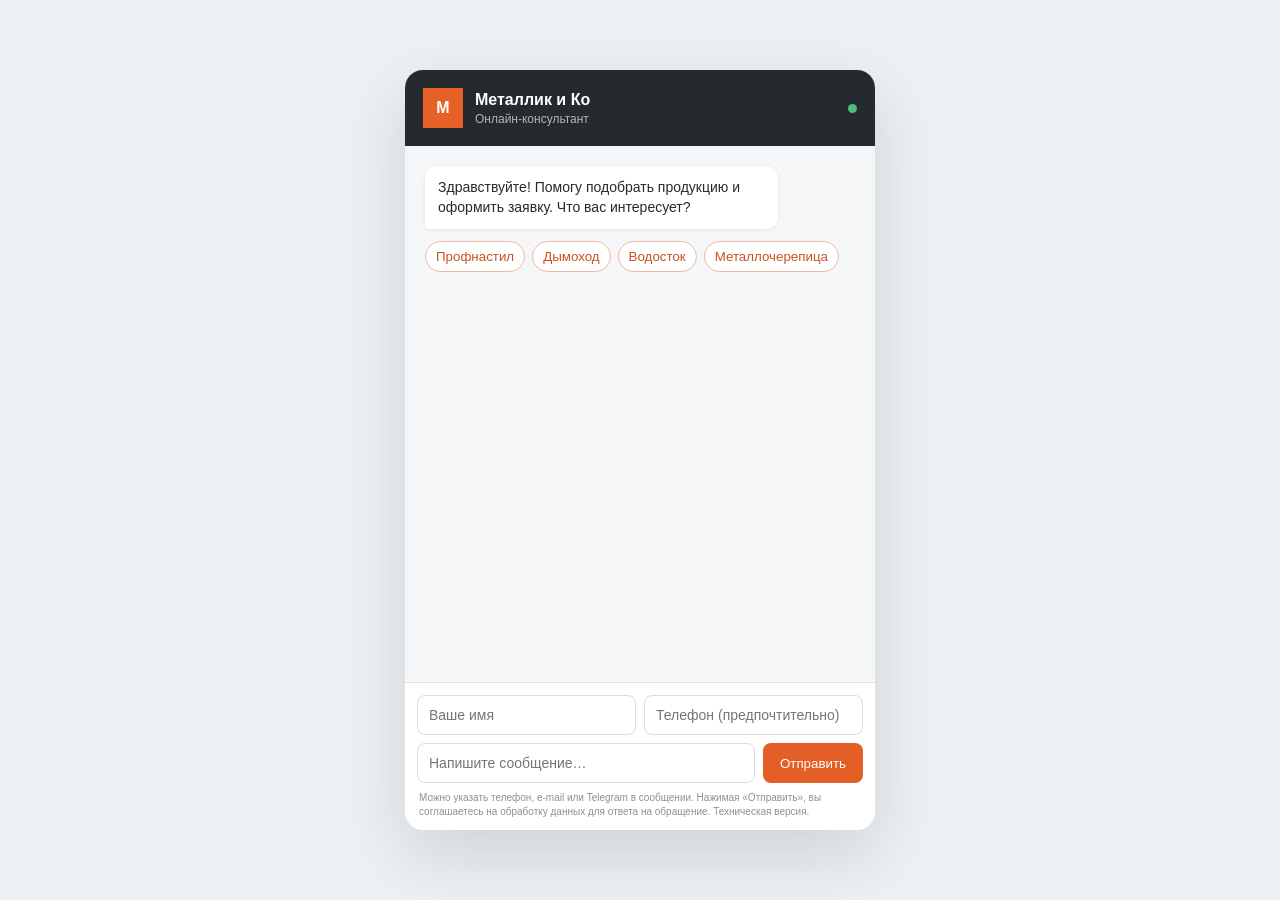
==== deploy/technical/public/index.html @ 5341ddaa "Add technical bot server, CRM admin panel, and integrations Standalone Node.js server for the public" ====
<!doctype html><html lang="ru"><head><meta charset="utf-8"><meta name="viewport" content="width=device-width,initial-scale=1"><title>Металлик и Ко — онлайн-консультант</title><style>
*{box-sizing:border-box}body{margin:0;font-family:Arial,sans-serif;background:#eef1f3;color:#252a2e}.shell{min-height:100vh;display:grid;place-items:center;padding:20px}.chat{width:min(100%,470px);height:min(760px,calc(100vh - 40px));display:flex;flex-direction:column;overflow:hidden;border-radius:18px;background:#fff;box-shadow:0 24px 70px #17202726}.head{display:flex;align-items:center;gap:12px;padding:18px;color:#fff;background:#252a2e}.logo{display:grid;place-items:center;width:40px;height:40px;font-weight:900;background:#e76126}.head strong,.head span{display:block}.head span{margin-top:3px;color:#aeb8be;font-size:12px}.online{margin-left:auto;width:9px;height:9px;border-radius:50%;background:#50bd7a}.messages{flex:1;overflow:auto;padding:20px;background:#f5f6f7}.msg{max-width:82%;margin:0 0 12px;padding:11px 13px;border-radius:12px 12px 12px 3px;background:#fff;box-shadow:0 1px 4px #18202510;font-size:14px;line-height:1.45}.mine{margin-left:auto;border-radius:12px 12px 3px 12px;color:#fff;background:#e35f25}.quick{display:flex;gap:7px;flex-wrap:wrap;margin:5px 0 15px}.quick button{border:1px solid #edb99f;border-radius:18px;padding:7px 10px;color:#c95220;background:#fff;cursor:pointer}.form{padding:12px;border-top:1px solid #e1e4e6}.contact{display:grid;grid-template-columns:1fr 1fr;gap:8px;margin-bottom:8px}input{width:100%;border:1px solid #d9dde0;border-radius:8px;padding:11px;font-size:14px}.send{display:grid;grid-template-columns:1fr auto;gap:8px}.send button{border:0;border-radius:8px;padding:0 17px;color:#fff;background:#e35f25;cursor:pointer}.legal{margin:8px 2px 0;color:#8a9195;font-size:10px;line-height:1.35}@media(max-width:500px){.shell{padding:0}.chat{height:100vh;border-radius:0}.contact{grid-template-columns:1fr}}
</style></head><body><main class="shell"><section class="chat"><header class="head"><div class="logo">М</div><div><strong>Металлик и Ко</strong><span>Онлайн-консультант</span></div><i class="online"></i></header><div class="messages" id="messages"><div class="msg">Здравствуйте! Помогу подобрать продукцию и оформить заявку. Что вас интересует?</div><div class="quick"><button>Профнастил</button><button>Дымоход</button><button>Водосток</button><button>Металлочерепица</button></div></div><form class="form" id="form"><div class="contact"><input id="name" autocomplete="name" placeholder="Ваше имя"><input id="contact" autocomplete="tel" placeholder="Телефон (предпочтительно)"></div><div class="send"><input id="message" required maxlength="2000" placeholder="Напишите сообщение…"><button>Отправить</button></div><p class="legal">Можно указать телефон, e-mail или Telegram в сообщении. Нажимая «Отправить», вы соглашаетесь на обработку данных для ответа на обращение. Техническая версия.</p></form></section></main><script>
const form=document.querySelector('#form'),messages=document.querySelector('#messages'),input=document.querySelector('#message');const sessionId=localStorage.metallikSessionId||(localStorage.metallikSessionId=(crypto.randomUUID?crypto.randomUUID():Date.now()+'-'+Math.random()));document.querySelectorAll('.quick button').forEach(b=>b.onclick=()=>{input.value=b.textContent;input.focus()});const add=(text,mine=false)=>{const el=document.createElement('div');el.className='msg'+(mine?' mine':'');el.textContent=text;messages.append(el);messages.scrollTop=messages.scrollHeight};form.onsubmit=async e=>{e.preventDefault();const message=input.value.trim();if(!message)return;add(message,true);input.value='';try{const r=await fetch('/api/message',{method:'POST',headers:{'content-type':'application/json'},body:JSON.stringify({sessionId,name:document.querySelector('#name').value,contact:document.querySelector('#contact').value,message})});const data=await r.json();add(data.reply||'Обращение принято.')}catch{add('Не удалось отправить сообщение. Попробуйте ещё раз.')};};
</script></body></html>
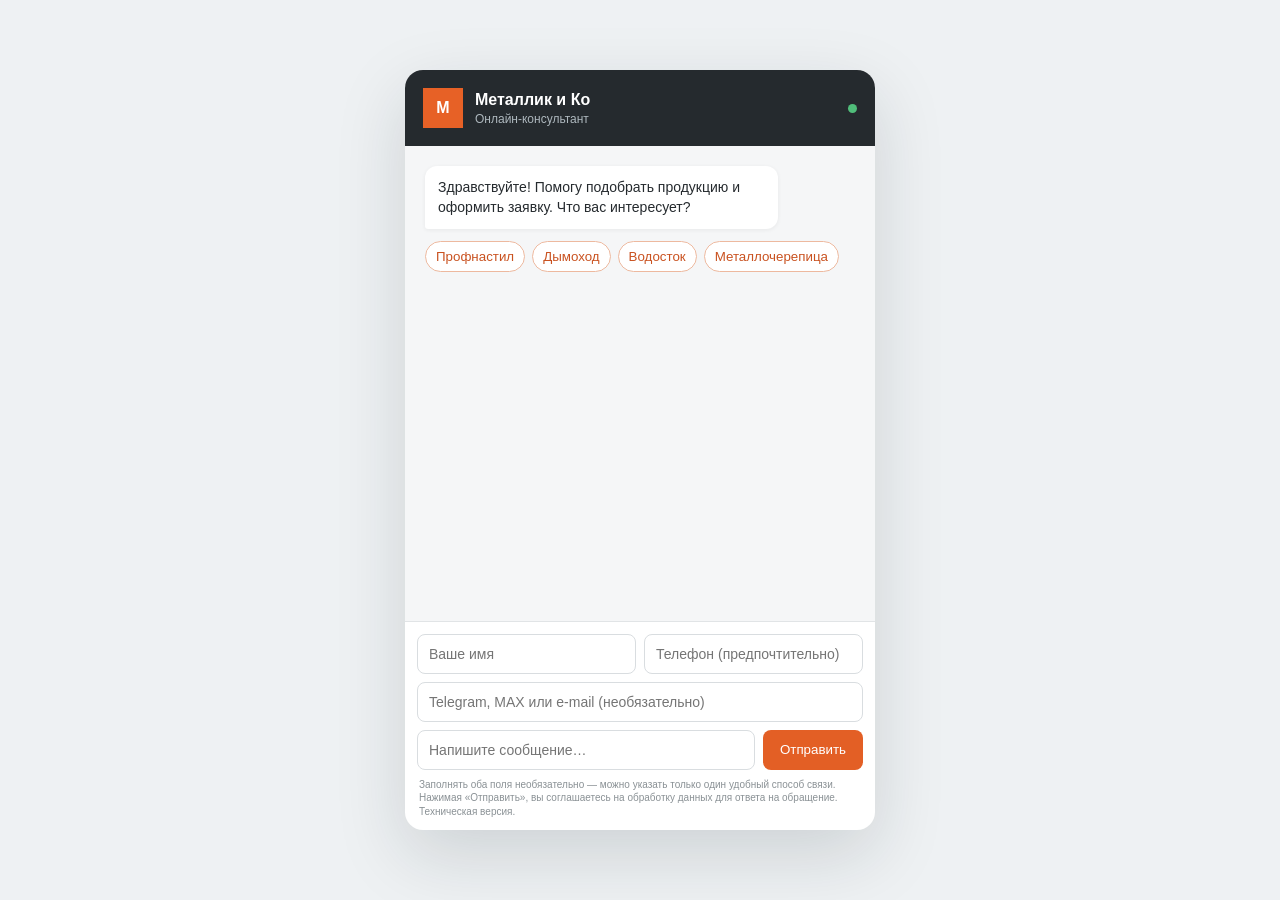
==== commit a570b0ce: "Add client-details editing in the CRM and an extra contact field on the widget CRM: clients added wi" ====
--- a/deploy/technical/public/index.html
+++ b/deploy/technical/public/index.html
@@ -1,5 +1,5 @@
 <!doctype html><html lang="ru"><head><meta charset="utf-8"><meta name="viewport" content="width=device-width,initial-scale=1"><title>Металлик и Ко — онлайн-консультант</title><style>
-*{box-sizing:border-box}body{margin:0;font-family:Arial,sans-serif;background:#eef1f3;color:#252a2e}.shell{min-height:100vh;display:grid;place-items:center;padding:20px}.chat{width:min(100%,470px);height:min(760px,calc(100vh - 40px));display:flex;flex-direction:column;overflow:hidden;border-radius:18px;background:#fff;box-shadow:0 24px 70px #17202726}.head{display:flex;align-items:center;gap:12px;padding:18px;color:#fff;background:#252a2e}.logo{display:grid;place-items:center;width:40px;height:40px;font-weight:900;background:#e76126}.head strong,.head span{display:block}.head span{margin-top:3px;color:#aeb8be;font-size:12px}.online{margin-left:auto;width:9px;height:9px;border-radius:50%;background:#50bd7a}.messages{flex:1;overflow:auto;padding:20px;background:#f5f6f7}.msg{max-width:82%;margin:0 0 12px;padding:11px 13px;border-radius:12px 12px 12px 3px;background:#fff;box-shadow:0 1px 4px #18202510;font-size:14px;line-height:1.45}.mine{margin-left:auto;border-radius:12px 12px 3px 12px;color:#fff;background:#e35f25}.quick{display:flex;gap:7px;flex-wrap:wrap;margin:5px 0 15px}.quick button{border:1px solid #edb99f;border-radius:18px;padding:7px 10px;color:#c95220;background:#fff;cursor:pointer}.form{padding:12px;border-top:1px solid #e1e4e6}.contact{display:grid;grid-template-columns:1fr 1fr;gap:8px;margin-bottom:8px}input{width:100%;border:1px solid #d9dde0;border-radius:8px;padding:11px;font-size:14px}.send{display:grid;grid-template-columns:1fr auto;gap:8px}.send button{border:0;border-radius:8px;padding:0 17px;color:#fff;background:#e35f25;cursor:pointer}.legal{margin:8px 2px 0;color:#8a9195;font-size:10px;line-height:1.35}@media(max-width:500px){.shell{padding:0}.chat{height:100vh;border-radius:0}.contact{grid-template-columns:1fr}}
-</style></head><body><main class="shell"><section class="chat"><header class="head"><div class="logo">М</div><div><strong>Металлик и Ко</strong><span>Онлайн-консультант</span></div><i class="online"></i></header><div class="messages" id="messages"><div class="msg">Здравствуйте! Помогу подобрать продукцию и оформить заявку. Что вас интересует?</div><div class="quick"><button>Профнастил</button><button>Дымоход</button><button>Водосток</button><button>Металлочерепица</button></div></div><form class="form" id="form"><div class="contact"><input id="name" autocomplete="name" placeholder="Ваше имя"><input id="contact" autocomplete="tel" placeholder="Телефон (предпочтительно)"></div><div class="send"><input id="message" required maxlength="2000" placeholder="Напишите сообщение…"><button>Отправить</button></div><p class="legal">Можно указать телефон, e-mail или Telegram в сообщении. Нажимая «Отправить», вы соглашаетесь на обработку данных для ответа на обращение. Техническая версия.</p></form></section></main><script>
-const form=document.querySelector('#form'),messages=document.querySelector('#messages'),input=document.querySelector('#message');const sessionId=localStorage.metallikSessionId||(localStorage.metallikSessionId=(crypto.randomUUID?crypto.randomUUID():Date.now()+'-'+Math.random()));document.querySelectorAll('.quick button').forEach(b=>b.onclick=()=>{input.value=b.textContent;input.focus()});const add=(text,mine=false)=>{const el=document.createElement('div');el.className='msg'+(mine?' mine':'');el.textContent=text;messages.append(el);messages.scrollTop=messages.scrollHeight};form.onsubmit=async e=>{e.preventDefault();const message=input.value.trim();if(!message)return;add(message,true);input.value='';try{const r=await fetch('/api/message',{method:'POST',headers:{'content-type':'application/json'},body:JSON.stringify({sessionId,name:document.querySelector('#name').value,contact:document.querySelector('#contact').value,message})});const data=await r.json();add(data.reply||'Обращение принято.')}catch{add('Не удалось отправить сообщение. Попробуйте ещё раз.')};};
+*{box-sizing:border-box}body{margin:0;font-family:Arial,sans-serif;background:#eef1f3;color:#252a2e}.shell{min-height:100vh;display:grid;place-items:center;padding:20px}.chat{width:min(100%,470px);height:min(760px,calc(100vh - 40px));display:flex;flex-direction:column;overflow:hidden;border-radius:18px;background:#fff;box-shadow:0 24px 70px #17202726}.head{display:flex;align-items:center;gap:12px;padding:18px;color:#fff;background:#252a2e}.logo{display:grid;place-items:center;width:40px;height:40px;font-weight:900;background:#e76126}.head strong,.head span{display:block}.head span{margin-top:3px;color:#aeb8be;font-size:12px}.online{margin-left:auto;width:9px;height:9px;border-radius:50%;background:#50bd7a}.messages{flex:1;overflow:auto;padding:20px;background:#f5f6f7}.msg{max-width:82%;margin:0 0 12px;padding:11px 13px;border-radius:12px 12px 12px 3px;background:#fff;box-shadow:0 1px 4px #18202510;font-size:14px;line-height:1.45}.mine{margin-left:auto;border-radius:12px 12px 3px 12px;color:#fff;background:#e35f25}.quick{display:flex;gap:7px;flex-wrap:wrap;margin:5px 0 15px}.quick button{border:1px solid #edb99f;border-radius:18px;padding:7px 10px;color:#c95220;background:#fff;cursor:pointer}.form{padding:12px;border-top:1px solid #e1e4e6}.contact{display:grid;grid-template-columns:1fr 1fr;gap:8px;margin-bottom:8px}input{width:100%;border:1px solid #d9dde0;border-radius:8px;padding:11px;font-size:14px}.altcontact{display:block;margin-bottom:8px}.send{display:grid;grid-template-columns:1fr auto;gap:8px}.send button{border:0;border-radius:8px;padding:0 17px;color:#fff;background:#e35f25;cursor:pointer}.legal{margin:8px 2px 0;color:#8a9195;font-size:10px;line-height:1.35}@media(max-width:500px){.shell{padding:0}.chat{height:100vh;border-radius:0}.contact{grid-template-columns:1fr}}
+</style></head><body><main class="shell"><section class="chat"><header class="head"><div class="logo">М</div><div><strong>Металлик и Ко</strong><span>Онлайн-консультант</span></div><i class="online"></i></header><div class="messages" id="messages"><div class="msg">Здравствуйте! Помогу подобрать продукцию и оформить заявку. Что вас интересует?</div><div class="quick"><button>Профнастил</button><button>Дымоход</button><button>Водосток</button><button>Металлочерепица</button></div></div><form class="form" id="form"><div class="contact"><input id="name" autocomplete="name" placeholder="Ваше имя"><input id="contact" autocomplete="tel" placeholder="Телефон (предпочтительно)"></div><input id="altcontact" class="altcontact" autocomplete="off" placeholder="Telegram, MAX или e-mail (необязательно)"><div class="send"><input id="message" required maxlength="2000" placeholder="Напишите сообщение…"><button>Отправить</button></div><p class="legal">Заполнять оба поля необязательно — можно указать только один удобный способ связи. Нажимая «Отправить», вы соглашаетесь на обработку данных для ответа на обращение. Техническая версия.</p></form></section></main><script>
+const form=document.querySelector('#form'),messages=document.querySelector('#messages'),input=document.querySelector('#message');const sessionId=localStorage.metallikSessionId||(localStorage.metallikSessionId=(crypto.randomUUID?crypto.randomUUID():Date.now()+'-'+Math.random()));document.querySelectorAll('.quick button').forEach(b=>b.onclick=()=>{input.value=b.textContent;input.focus()});const add=(text,mine=false)=>{const el=document.createElement('div');el.className='msg'+(mine?' mine':'');el.textContent=text;messages.append(el);messages.scrollTop=messages.scrollHeight};form.onsubmit=async e=>{e.preventDefault();const message=input.value.trim();if(!message)return;add(message,true);input.value='';try{const r=await fetch('/api/message',{method:'POST',headers:{'content-type':'application/json'},body:JSON.stringify({sessionId,name:document.querySelector('#name').value,contact:[document.querySelector('#contact').value,document.querySelector('#altcontact').value].filter(Boolean).join(', '),message})});const data=await r.json();add(data.reply||'Обращение принято.')}catch{add('Не удалось отправить сообщение. Попробуйте ещё раз.')};};
 </script></body></html>
